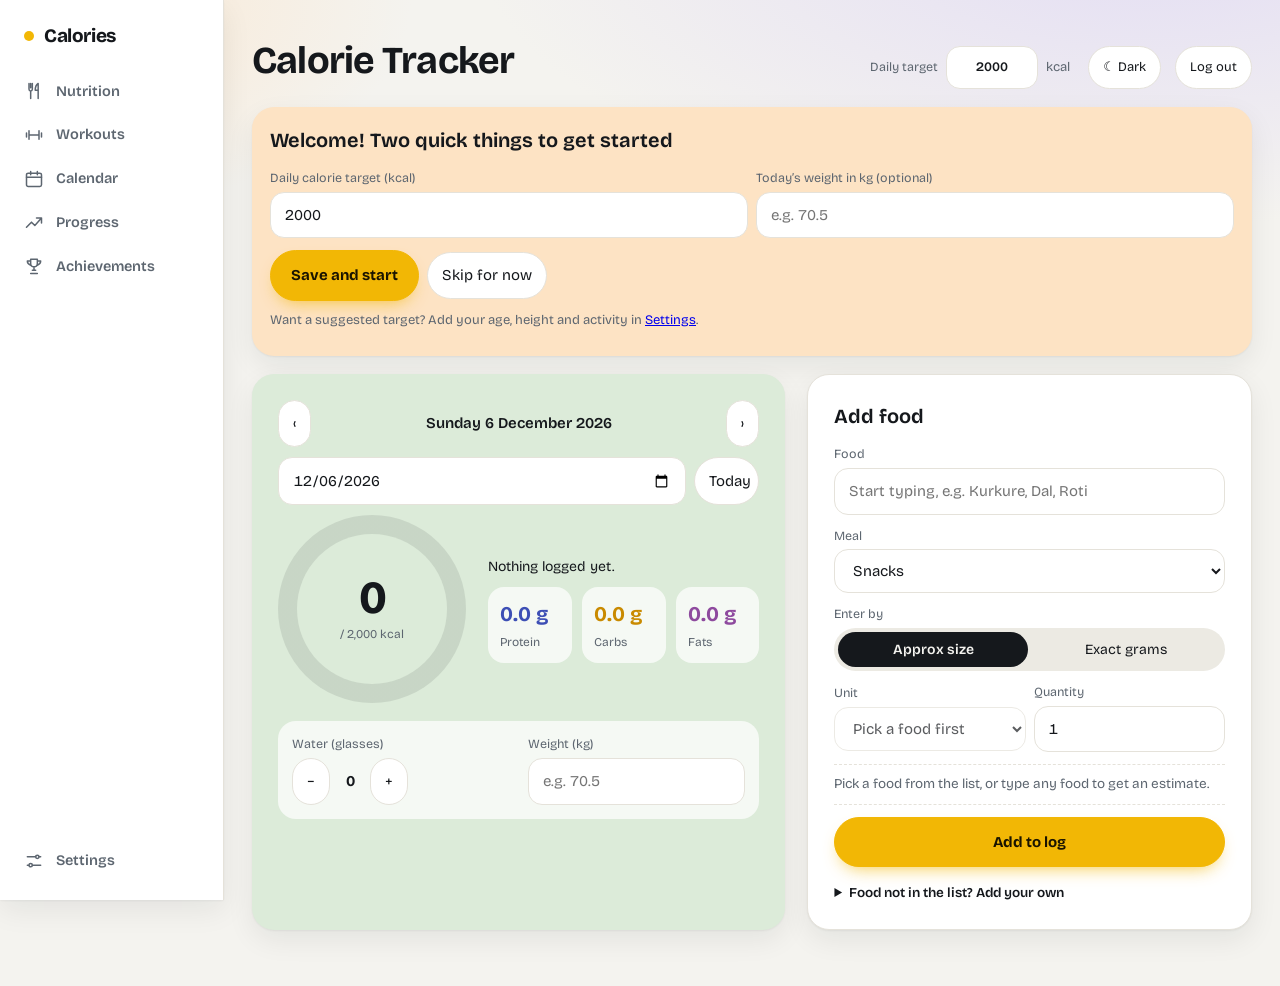
==== frontend/index.html @ 93c3e074 "Restructure into backend/ and frontend/" ====
<!DOCTYPE html>
<html lang="en"><head><meta charset="utf-8">
<meta name="viewport" content="width=device-width, initial-scale=1, viewport-fit=cover">
<title>Calorie Tracker</title>
<link rel="manifest" href="/manifest.webmanifest">
<link rel="apple-touch-icon" href="/apple-touch-icon.png">
<meta name="theme-color" content="#f5f6f7" media="(prefers-color-scheme: light)">
<meta name="theme-color" content="#12151a" media="(prefers-color-scheme: dark)">
<meta name="mobile-web-app-capable" content="yes">
<meta name="apple-mobile-web-app-capable" content="yes">
<meta name="apple-mobile-web-app-title" content="Calories">
<script>try{var t=localStorage.getItem("ct-theme");if(t)document.documentElement.dataset.theme=t}catch(e){}</script>
<link rel="preconnect" href="https://fonts.googleapis.com"><link rel="preconnect" href="https://fonts.gstatic.com" crossorigin>
<link href="https://fonts.googleapis.com/css2?family=Bricolage+Grotesque:opsz,wght@12..96,400..800&display=swap" rel="stylesheet">
<style>
:root{--bg:#f5f6f7;--pn:#e9edf0;--card:#fff;--tx:#15181c;--mu:#5d6670;--bd:#d6dbe0;--ac:#f2b705;--on:#1a1400;--bad:#cf3f2b;--k:#d99a00;--p:#3d4fb5;--c:#c98a00;--f:#8e4a9e;--wt:#1f8a70;--wa:#2a8fc7;color-scheme:light;box-sizing:border-box;padding-top:env(safe-area-inset-top,0px);padding-bottom:env(safe-area-inset-bottom,0px)}
@media (prefers-color-scheme:dark){:root:not([data-theme="light"]){color-scheme:dark;--bg:#12151a;--pn:#1a1f26;--card:#1f252d;--tx:#e9edf1;--mu:#9aa5b1;--bd:#2b323b;--ac:#f2b705;--bad:#f0705c;--k:#f2b705;--p:#8b99f5;--c:#efb83a;--f:#c58bd6;--wt:#4cc2a1;--wa:#5ab6ea}}
:root[data-theme="dark"]{color-scheme:dark;--bg:#12151a;--pn:#1a1f26;--card:#1f252d;--tx:#e9edf1;--mu:#9aa5b1;--bd:#2b323b;--ac:#f2b705;--bad:#f0705c;--k:#f2b705;--p:#8b99f5;--c:#efb83a;--f:#c58bd6;--wt:#4cc2a1;--wa:#5ab6ea}
html{scroll-padding-top:env(safe-area-inset-top,0px)}
*{box-sizing:border-box}
body{margin:0;background:var(--bg);color:var(--tx);font:15px/1.5 "Bricolage Grotesque",system-ui,-apple-system,"Segoe UI",Roboto,sans-serif;font-variant-numeric:tabular-nums}
.w{max-width:1120px;margin:0 auto;padding:20px 18px 40px}
h1{font-size:28px;font-weight:700;letter-spacing:-.02em;margin:0}h2{font-size:18px;font-weight:650;margin:0 0 14px}h3{font-size:13px;margin:0 0 6px;color:var(--mu);font-weight:500}
.top{display:flex;flex-wrap:wrap;gap:12px;justify-content:space-between;align-items:flex-end;padding-bottom:18px}
.sub{color:var(--mu);font-size:13px}
.tgt{display:flex;align-items:center;gap:8px;color:var(--mu);font-size:13px}.tgt input{width:92px;text-align:right;font-weight:600}.tgt #theme{margin-left:10px;white-space:nowrap}
input,select,button,textarea{font:inherit;color:var(--tx);background:var(--card);border:1px solid var(--bd);border-radius:6px;padding:8px 10px;min-width:0}
input,select,textarea{width:100%}input:focus,select:focus,textarea:focus,button:focus-visible{outline:2px solid var(--ac);outline-offset:1px}
textarea{border-radius:14px;resize:vertical;line-height:1.4}
button{cursor:pointer}button:hover{border-color:var(--mu)}
button.pri{background:var(--ac);border-color:var(--ac);color:var(--on);font-weight:700}
.row{display:flex;gap:8px;align-items:center;flex-wrap:wrap}.row>*{flex:1}.row>.fx{flex:0 0 auto}
label{display:block;font-size:12.5px;color:var(--mu);margin:12px 0 4px}
.seg{display:flex;border:1px solid var(--bd);border-radius:6px;overflow:hidden}.seg label{flex:1;margin:0;color:var(--tx);padding:7px;text-align:center;cursor:pointer;font-size:14px;background:var(--card)}
.seg input{display:none}.seg label:has(input:checked){background:var(--tx);color:var(--bg);font-weight:600}
.pv{margin:12px 0;padding:9px 0;border-top:1px dashed var(--bd);border-bottom:1px dashed var(--bd);font-size:13.5px;color:var(--mu);min-height:40px}
.main{display:grid;grid-template-columns:minmax(0,1.2fr) minmax(0,1fr);border-top:2px solid var(--tx)}
.today{background:var(--pn);padding:22px 22px 16px}.add{padding:22px 0 22px 28px}
.nav{display:flex;align-items:center;gap:8px}.nav #dl{flex:1;text-align:center;font-weight:600}
.dates{display:flex;gap:8px;margin:10px 0 18px}
.ringwrap{display:flex;gap:22px;align-items:center;flex-wrap:wrap}
#ring{--pct:0;width:156px;height:156px;border-radius:50%;flex:none;background:conic-gradient(var(--ac) calc(var(--pct)*1%),var(--bd) 0);display:grid;place-items:center}
#ring.bad{background:conic-gradient(var(--bad) 100%,var(--bad) 0)}
#ring .in{width:122px;height:122px;border-radius:50%;background:var(--pn);display:flex;flex-direction:column;align-items:center;justify-content:center}
#kc{font-size:36px;font-weight:750;line-height:1;letter-spacing:-.03em}#kt{font-size:12px;color:var(--mu);margin-top:4px}
.side{flex:1;min-width:190px}#st{margin-bottom:10px;font-size:14px}
.mac{display:grid;gap:7px}.mac div{display:flex;justify-content:space-between;align-items:baseline;border-bottom:1px solid var(--bd);padding-bottom:5px}.mac b{font-size:17px;order:2}.mac span{font-size:13px;color:var(--mu)}
.tr{display:flex;gap:18px;margin:18px 0 8px;padding:12px 0;border-top:1px solid var(--bd);border-bottom:1px solid var(--bd)}.tr>div{flex:1}.tr label{margin:0 0 4px}
.ent{display:flex;justify-content:space-between;gap:8px;padding:9px 0;border-top:1px solid var(--bd);font-size:14px}
.ent small{display:block;color:var(--mu);font-size:12px}.ent button{padding:2px 8px;color:var(--mu);background:transparent;border:none}
.sec{border-top:1px solid var(--bd);margin-top:30px;padding-top:22px}
.wk{display:grid;grid-template-columns:minmax(0,1fr) minmax(0,1.4fr);gap:28px;align-items:end}
.stats{display:grid;grid-template-columns:repeat(auto-fit,minmax(150px,1fr));gap:18px 20px}.stats b{display:block;font-size:24px;font-weight:700;letter-spacing:-.02em;line-height:1.15}.stats span{font-size:12.5px;color:var(--mu)}
.up{color:var(--bad)}.dn{color:var(--wt)}
.strip{display:flex;gap:8px;align-items:flex-end;height:96px}.strip i{flex:1;display:flex;flex-direction:column;justify-content:flex-end;align-items:center;gap:5px;height:100%;font-style:normal;font-size:11.5px;color:var(--mu)}.strip i.t{color:var(--tx);font-weight:700}.strip b{width:100%;border-radius:3px 3px 0 0;background:var(--ac);min-height:3px}.strip b.o{background:var(--bad)}.strip b.n{background:var(--bd)}
.tabs{display:flex;gap:18px}.tabs button{border:0;border-bottom:2px solid transparent;border-radius:0;background:transparent;padding:4px 0;color:var(--mu)}.tabs button.on{color:var(--tx);font-weight:650;border-color:var(--ac)}
.cg{display:grid;grid-template-columns:repeat(auto-fit,minmax(min(300px,100%),1fr));gap:24px;margin-top:16px}
.cw{position:relative;height:190px}
.chips{display:flex;gap:16px;flex-wrap:wrap;margin-top:14px;font-size:13px;color:var(--mu)}.chip{font-weight:600;color:var(--tx)}
.chip.ok{color:var(--wt)}.chip.bad{color:var(--bad)}
.hr{display:grid;grid-template-columns:1.2fr 1.4fr 1fr 2fr;gap:8px;padding:9px 0;border-top:1px solid var(--bd);font-size:13px;align-items:center}
.hr.h{color:var(--mu);font-size:12.5px;border:0}
details summary{cursor:pointer;color:var(--tx);font-size:13.5px;margin-top:16px;font-weight:600}
@media(max-width:780px){.main,.wk{grid-template-columns:1fr}.add{padding:22px 0 0}.today{padding:18px 14px}}
@media(max-width:560px){.hr{grid-template-columns:1fr 1fr}.hr.h{display:none}}

.wel{background:var(--pn);border:1px solid var(--bd);border-radius:10px;padding:18px;margin-bottom:18px}
button,a,label,select{touch-action:manipulation}
.bn{display:none}
@media(max-width:780px){
 input,select,textarea{font-size:16px}
 button{min-height:40px}
 .bn{display:flex;position:fixed;left:0;right:0;bottom:0;z-index:20;background:var(--card);border-top:1px solid var(--bd);padding-bottom:env(safe-area-inset-bottom,0px)}
 .bn a{flex:1;text-align:center;padding:12px 0;color:var(--mu);text-decoration:none;font-weight:600;font-size:14px}
 .bn a.on{color:var(--tx);box-shadow:inset 0 2px 0 var(--ac)}
 body{padding-bottom:64px}
 .tl{display:none!important}
 .tgt{flex-wrap:wrap}
 .ent button{min-width:40px}
 .hr{padding:11px 0}
}
</style><link rel="stylesheet" href="/ui.css"><script src="/nav.js" defer></script></head>
<body><div class="w">
<header class="top">
 <div><h1>Calorie Tracker</h1></div>
 <div class="tgt"><label for="tg" style="margin:0">Daily target</label><input id="tg" type="number" min="500" step="50"><span>kcal</span><button id="theme" type="button"></button><button id="out" type="button" style="margin-left:6px;white-space:nowrap">Log out</button></div>
</header>

<section class="wel" id="welcome" style="display:none">
 <h2>Welcome! Two quick things to get started</h2>
 <div class="row">
  <div><label for="wl-tg" style="margin-top:0">Daily calorie target (kcal)</label><input id="wl-tg" type="number" min="500" max="10000" step="50"></div>
  <div><label for="wl-wt" style="margin-top:0">Today’s weight in kg (optional)</label><input id="wl-wt" type="number" min="20" max="300" step="0.1" placeholder="e.g. 70.5"></div>
 </div>
 <div class="row" style="margin-top:12px"><button class="pri fx" id="wl-save" type="button">Save and start</button><button class="fx" id="wl-skip" type="button">Skip for now</button></div>
 <div class="sub" style="margin-top:10px">Want a suggested target? Add your age, height and activity in <a href="/account">Settings</a>.</div>
 <div class="sub" id="wl-msg" style="margin-top:8px"></div>
</section>

<main class="main">
 <section class="today">
  <div class="nav"><button class="fx" id="prev" aria-label="Previous day">‹</button><div id="dl"></div><button class="fx" id="next" aria-label="Next day">›</button></div>
  <div class="dates"><input id="dt" type="date"><button class="fx" id="today">Today</button></div>
  <div id="dmk" class="sub" style="margin:-8px 0 12px"></div>
  <div class="ringwrap">
   <div id="ring"><div class="in"><span id="kc">0</span><span id="kt"></span></div></div>
   <div class="side"><div id="st"></div>
    <div class="mac">
     <div><b id="mp" style="color:var(--p)">0 g</b><span>Protein</span></div>
     <div><b id="mc" style="color:var(--c)">0 g</b><span>Carbs</span></div>
     <div><b id="mf" style="color:var(--f)">0 g</b><span>Fats</span></div>
    </div>
   </div>
  </div>
  <div class="tr">
   <div><label>Water (glasses)</label><div class="row" style="flex-wrap:nowrap"><button class="fx" id="w-minus" aria-label="Less water">−</button><span id="w-val" style="font-weight:700;text-align:center;min-width:24px;flex:0 0 auto">0</span><button class="fx" id="w-plus" aria-label="More water">+</button></div></div>
   <div><label for="weight-log">Weight (kg)</label><input id="weight-log" type="number" step="0.1" placeholder="e.g. 70.5"></div>
  </div>
  <div id="ents"></div>
 </section>

 <section class="add">
  <h2>Add food</h2>
  <label for="food" style="margin-top:0">Food</label>
  <div style="position:relative">
   <input id="food" placeholder="Start typing, e.g. Kurkure, Dal, Roti" autocomplete="off">
   <div id="sug" style="position:absolute;top:100%;left:0;right:0;background:var(--card);border:1px solid var(--bd);border-radius:0 0 6px 6px;max-height:180px;overflow-y:auto;z-index:10;display:none;box-shadow:0 6px 16px rgba(0,0,0,.12)"></div>
  </div>
  <label for="meal">Meal</label>
  <select id="meal"><option value="Breakfast">Breakfast</option><option value="Lunch">Lunch</option><option value="Snacks" selected>Snacks</option><option value="Dinner">Dinner</option></select>
  <label>Enter by</label>
  <div class="seg"><label><input type="radio" name="m" value="size" checked><span>Approx size</span></label><label><input type="radio" name="m" value="g"><span>Exact grams</span></label></div>
  <div id="bsize" class="row"><div><label>Unit</label><select id="size"></select></div><div><label>Quantity</label><input id="qty" type="number" min="0.5" step="0.5" value="1"></div></div>
  <div id="bg" style="display:none"><label>Weight (g)</label><input id="grams" type="number" min="1" step="1" placeholder="e.g. 50"></div>
  <div class="pv" id="pv">Pick a food to see its nutrition.</div>
  <div id="lookbox" style="display:none;margin:-4px 0 10px">
   <label style="margin-top:0" for="ftype">What kind of food is it?</label>
   <select id="ftype">
    <option value="cooked">Home-cooked dish</option>
    <option value="fruit">Fruit / raw produce</option>
    <option value="packaged">Packaged / branded product</option>
    <option value="restaurant">Restaurant / street food</option>
    <option value="recipe">Homemade recipe (list ingredients)</option>
   </select>
   <div id="recbox" style="display:none">
    <label for="ing">Ingredients and quantities</label>
    <textarea id="ing" rows="4" maxlength="800" placeholder="e.g. 2 eggs, 1 tsp oil, 50 g onion, 2 slices bread"></textarea>
    <div class="sub" style="margin-top:4px">The food name above stays short (for example “Egg bhurji toast”). List what goes into it here.</div>
   </div>
   <button id="look" style="width:100%;margin-top:8px">Estimate with Gemini</button>
  </div>
  <button class="pri" id="add" style="width:100%">Add to log</button>
  <button id="cancel" style="display:none;width:100%;margin-top:8px">Cancel edit</button>
  <details><summary>Food not in the list? Add your own</summary>
   <div id="cnote" class="sub" style="display:none;margin-top:10px"></div>
   <label>Name</label><input id="cn" placeholder="e.g. Homemade laddoo">
   <div class="row"><div><label>kcal /100 g</label><input id="ck" type="number" min="0"></div><div><label>Protein /100 g</label><input id="cp" type="number" min="0"></div></div>
   <div class="row"><div><label>Carbs /100 g</label><input id="cc" type="number" min="0"></div><div><label>Fat /100 g</label><input id="cf" type="number" min="0"></div></div>
   <label>Units (name:grams, comma separated)</label><input id="cu" placeholder="piece:40   or   small bowl:100, medium bowl:150">
   <button id="cadd" style="width:100%;margin-top:10px">Save food</button>
   <div class="sub" style="margin-top:12px">Built-in values are approximate per-100 g figures. Foods estimated by Gemini are marked “est.”.</div>
  </details>
 </section>
</main>

</div>

<script>
const FOODS=[
["Roti / chapati",297,9.8,46,7.5,"piece",30,30,30],
["Plain rice (cooked)",130,2.7,28,.3,"bowl",120,180,260],
["Dal (cooked)",105,6.5,14,2.5,"bowl",100,150,220],["Rajma (cooked)",125,6.5,18,2.5,"bowl",100,150,220],
["Chole (cooked)",164,8,24,4.5,"bowl",100,150,220],["Mixed veg sabzi",90,2.5,10,4.5,"bowl",80,130,200],
["Paneer",265,18,3.5,20,"serving",50,80,120],["Paneer curry",180,8,6,14,"bowl",100,150,220],
["Aloo paratha",260,6,36,10,"piece",60,90,120],["Idli",130,4,27,.5,"piece",30,40,50],
["Dosa (plain)",168,3.9,29,3.7,"piece",60,90,120],["Poha",130,2.5,25,2.5,"plate",120,180,250],
["Upma",130,3,20,4,"plate",120,180,250],["Maggi (cooked)",140,3,19,5.5,"plate",150,250,350],
["Samosa",262,3.5,24,17,"piece",50,80,100],["Bread (white)",265,9,49,3.2,"slice",25,30,35],
["Milk (full cream)",62,3.2,4.8,3.3,"glass",150,200,250],["Curd / dahi",60,3.5,4.7,3.3,"bowl",80,120,200],
["Banana",89,1.1,23,.3,"piece",80,110,140],["Apple",52,.3,14,.2,"piece",130,180,230],
["Oats (dry)",389,16.9,66,6.9,"serving",30,40,50],["Peanut butter",588,25,20,50,"spoon",10,16,25],
["Almonds",579,21,22,50,"handful",10,20,30],["Kurkure",535,6,58,31,"pack",25,40,90],
["Cadbury Gems",490,4.5,75,19,"pack",10,20,40],["Dairy Milk chocolate",534,7.3,57,30,"bar",13,25,50],
["Potato chips",540,6.5,53,34,"pack",28,52,100],["Biscuits (Parle-G type)",450,7,76,12.5,"serving",20,40,60],
["Cream biscuit (Oreo type)",480,4.5,70,20,"biscuit",11,11,11],["Toffee / candy",400,1,85,6,"toffee",4,4,4],
["Pizza",266,11,33,10,"slice",80,110,140],["French fries",312,3.4,41,15,"serving",70,110,150],
["Cold drink (cola)",42,0,10.6,0,"glass",200,300,500],["Tea with milk and sugar",40,1,6,1.5,"cup",100,150,200],
["Ghee",900,0,0,100,"spoon",5,10,15],["Salad",20,1,4,.2,"bowl",50,100,150],
["Gulab jamun",300,4,50,10,"piece",30,45,60],["Ice cream",207,3.5,24,11,"scoop",50,70,100]];

if(location.hash==="#calendar")location.replace("/calendar");
if(location.hash==="#trends")location.replace("/progress");
const $=id=>document.getElementById(id);
const esc=s=>String(s).replace(/[&<>"]/g,c=>({"&":"&amp;","<":"&lt;",">":"&gt;",'"':"&quot;"}[c]));
const iso=d=>d.toLocaleDateString("en-CA");
const R=n=>Math.round(n).toLocaleString("en-IN");
const qd=new URLSearchParams(location.search).get("d");let today=iso(new Date()),cur=/^\d{4}-\d{2}-\d{2}$/.test(qd||"")?qd:today,range=7,mode="size",ch=[],sugIdx=-1,editIdx=null,editDay=null;
const API="";
const toLogin=()=>{location.href="/login"};
const MK={rest:"Rest day",sick:"Sick",rain:"Rain",exam:"Exam",travel:"Travel",busy:"Busy",other:"Other"};

// Counted items get one unit (qty = how many); bowls/plates/glasses/packs get small/medium/large; spoons get tsp/tbsp.
const COUNT=new Set(["piece","slice","egg","scoop","cup","biscuit","toffee"]);
const SZ=["small ","medium ","large "];
const OV={"Ghee":[["tsp",5],["tbsp",14]],"Peanut butter":[["tsp",5],["tbsp",16]],"Almonds":[["almond",1.2],["handful",20]],"Biscuits (Parle-G type)":[["biscuit",5]]};
const mkUnits=(n,u,g)=>OV[n]?OV[n].map(([a,b])=>({n:a,g:b})):COUNT.has(u)?[{n:u,g:g[1]}]:g.map((v,i)=>({n:SZ[i]+u,g:v}));
const all=()=>FOODS.map(a=>({n:a[0],k:a[1],p:a[2],c:a[3],f:a[4],units:mkUnits(a[0],a[5],[a[6],a[7],a[8]])})).concat(S.custom.map(x=>x.units?x:{...x,units:mkUnits(x.n,x.u||"serving",x.g||[60,100,160])}));
const find=n=>all().find(x=>x.n.toLowerCase()===String(n).trim().toLowerCase());
// A day counts as over target only above target + 5%
const MARGIN=1.05,isOver=(k,t)=>k>t*MARGIN;
const isRec=d=>!!d&&((d.e&&d.e.length>0)||d.w>0||d.wt!=null);
const tot=e=>e.reduce((a,x)=>({k:a.k+x.k,p:a.p+x.p,c:a.c+x.c,f:a.f+x.f}),{k:0,p:0,c:0,f:0});

function sizes(){
 const x=find($("food").value),sel=$("size");
 if(!x){sel.innerHTML='<option value="0">Pick a food first</option>';sel.disabled=true;sizes.f="";return}
 const us=x.units,same=sizes.f===x.n,keep=same?sel.value:(us.length===3&&us[0].n.startsWith("small")?"1":"0");
 sel.disabled=false;
 sel.innerHTML=us.map((o,i)=>'<option value="'+i+'">'+esc(o.n)+" ("+o.g+" g)</option>").join("");
 sel.value=keep;sizes.f=x.n;
}
function calc(){
 const x=find($("food").value);if(!x)return null;let g,lab;
 if(mode==="size"){const un=x.units[+$("size").value]||x.units[0],q=+$("qty").value||1;g=un.g*q;lab=q+" × "+un.n}
 else{g=+$("grams").value;lab=g+" g"}
 if(!(g>0))return null;const m=g/100;
 return{n:x.n,l:lab+(x.est?" · est."+(x.kind?" "+KL[x.kind]:""):""),g:Math.round(g),k:x.k*m,p:x.p*m,c:x.c*m,f:x.f*m, m:$("meal").value};
}
function preview(){
 const r=calc();
 $("pv").textContent=r?"≈ "+r.g+" g · "+R(r.k)+" kcal · P "+r.p.toFixed(1)+" g · C "+r.c.toFixed(1)+" g · F "+r.f.toFixed(1)+" g":(find($("food").value)?"Enter a quantity to see nutrition.":($("food").value.trim()?"Not in the list. Gemini can estimate it for you.":"Pick a food from the list, or type any food to get an estimate."));
 const unk=!find($("food").value)&&$("food").value.trim();$("lookbox").style.display=unk?"block":"none";
}

function render(){
 if(editIdx!==null&&editDay!==cur)endEdit();
 const d=S.log[cur]||{t:S.target,e:[],w:0,wt:null};
 const t=tot(d.e),tg=d.t,over=isOver(t.k,tg);
 $("dl").textContent=new Date(cur+"T00:00").toLocaleDateString("en-GB",{weekday:"long",day:"numeric",month:"long",year:"numeric"});
 $("dt").value=cur;$("tg").value=S.target;showWelcome();
 const mk=(S.marks||{})[cur];$("dmk").textContent=mk?"Marked: "+(MK[mk.t]||"Other")+(mk.n?" · "+mk.n:""):"";
 $("kc").textContent=R(t.k);$("kt").textContent="/ "+R(tg)+" kcal";
 $("ring").style.setProperty("--pct",Math.min(100,t.k/tg*100));$("ring").classList.toggle("bad",over);
 $("st").textContent=!d.e.length?"Nothing logged yet.":over?"Over target by "+R(t.k-tg)+" kcal":t.k>tg?"Over by "+R(t.k-tg)+" kcal, within the 5% margin":R(tg-t.k)+" kcal left, within target";
 $("st").style.color=over?"var(--bad)":"";
 $("mp").textContent=t.p.toFixed(1)+" g";$("mc").textContent=t.c.toFixed(1)+" g";$("mf").textContent=t.f.toFixed(1)+" g";
 
 $("w-val").textContent = d.w || 0;
 $("weight-log").value = d.wt || "";

 const meals = {"Breakfast": [], "Lunch": [], "Snacks": [], "Dinner": []};
 d.e.forEach((x, i) => { 
     const mType = x.m || "Snacks";
     if(!meals[mType]) meals[mType] = [];
     meals[mType].push({x, i});
 });
 
 $("ents").innerHTML = Object.keys(meals).map(m => {
   if(!meals[m].length) return "";
   return `<h3 style="margin-top:14px; margin-bottom:4px">${m}</h3>` + meals[m].map(({x, i}) => 
     `<div class="ent">
       <div>${esc(x.n)}<small>${esc(x.l)} · ${x.g} g · P ${x.p.toFixed(1)} C ${x.c.toFixed(1)} F ${x.f.toFixed(1)}</small></div>
       <div style="white-space:nowrap">${R(x.k)} kcal 
         <button onclick="edit(${i})" aria-label="Edit" style="margin-left:4px;cursor:pointer">✎</button>
         <button onclick="del(${i})" aria-label="Remove" style="cursor:pointer">✕</button>
       </div>
     </div>`
   ).join("");
 }).join("");

 
}

function showWelcome(){
 const on=!S.setup&&!Object.keys(S.log).length,el=$("welcome");
 if(on&&el.style.display!=="block"){$("wl-tg").value=S.target;$("wl-wt").value="";$("wl-msg").textContent=""}
 el.style.display=on?"block":"none";
}
function endEdit(){editIdx=null;editDay=null;$("add").textContent="Add to log";$("cancel").style.display="none"}
window.edit = function(i) {
  const item = S.log[cur].e[i];
  editIdx = i; editDay = cur;
  $("food").value = item.n;
  $("meal").value = item.m || "Snacks";
  mode = "g";
  document.querySelector('input[name="m"][value="g"]').checked = true;
  $("bsize").style.display = "none"; $("bg").style.display = "block";
  $("grams").value = item.g;
  sizes(); preview();
  $("add").textContent = "Save changes"; $("cancel").style.display = "block";
  $("food").focus();
};
$("cancel").onclick = () => { endEdit(); $("food").value=""; $("grams").value=""; sizes(); preview(); };

function del(i){
  const d=S.log[cur]; d.e.splice(i,1);
  if(!d.e.length && !d.w && d.wt==null) delete S.log[cur];
  if(editIdx!==null&&editDay===cur)endEdit();
  save(); render();
}
function shift(n){const d=new Date(cur+"T00:00");d.setDate(d.getDate()+n);cur=iso(d);render()}

$("food").addEventListener("input", function() {
  const val = this.value.trim().toLowerCase();
  const sug = $("sug");
  sug.innerHTML = ""; sugIdx = -1;
  
  if (!val) {
    sug.style.display = "none";
  } else {
    const matches = all().filter(x => x.n.toLowerCase().includes(val));
    if (matches.length > 0) {
      sug.style.display = "block";
      matches.forEach(m => {
        const div = document.createElement("div");
        div.textContent = m.n + (m.est ? "  · est." : "");
        div.style.cssText = "padding:12px 10px; cursor:pointer; border-bottom:1px solid var(--bd); font-size:14px;";
        div.onmouseover = () => div.style.background = "var(--bg)";
        div.onmouseout = () => div.style.background = "";
        div.onclick = () => {
          $("food").value = m.n;
          sug.style.display = "none";
          sizes(); preview();
        };
        sug.appendChild(div);
      });
    } else {
      sug.style.display = "none";
    }
  }
  sizes(); preview();
});

function hlSug(){[...$("sug").children].forEach((d,i)=>{d.style.background=i===sugIdx?"var(--bg)":"";if(i===sugIdx)d.scrollIntoView({block:"nearest"})})}
$("food").addEventListener("keydown",e=>{
  const sug=$("sug"),n=sug.children.length,open=sug.style.display==="block"&&n>0;
  if(e.key==="ArrowDown"&&open){e.preventDefault();sugIdx=(sugIdx+1)%n;hlSug()}
  else if(e.key==="ArrowUp"&&open){e.preventDefault();sugIdx=(sugIdx-1+n)%n;hlSug()}
  else if(e.key==="Enter"&&open&&sugIdx>=0){e.preventDefault();sug.children[sugIdx].click()}
  else if(e.key==="Escape"){sug.style.display="none";sugIdx=-1}
});
document.addEventListener("click", e => {
  if (e.target !== $("food")) {
      const sug = $("sug");
      if (sug) sug.style.display = "none";
  }
});
["size","qty","grams"].forEach(id=>$(id).addEventListener("input",preview));
document.querySelectorAll('input[name="m"]').forEach(r=>r.addEventListener("change",e=>{mode=e.target.value;$("bsize").style.display=mode==="size"?"flex":"none";$("bg").style.display=mode==="g"?"block":"none";preview()}));

const KL={cooked:"home-cooked",fruit:"fruit",packaged:"packaged",restaurant:"restaurant",recipe:"homemade"};
const KD={cooked:"typical home-cooked version",
 fruit:"fresh fruit or raw produce, edible portion only (no peel, seeds or skin). For units use sizes of one piece (small, medium, large) or, for cut fruit, 'cup, chopped'",
 packaged:"packaged or branded product as sold in India (use the values on its nutrition label)",
 restaurant:"typical restaurant or street-food version (usually more oil, butter and sugar)",
 recipe:"homemade dish made from the ingredient list provided. Estimate the finished cooked dish per 100 g (account for cooking oil and water loss), and give units for a typical serving"};
let pendingEst=null;
$("ftype").onchange=()=>{$("recbox").style.display=$("ftype").value==="recipe"?"block":"none"};
function parseUnits(str){
 const us=String(str||"").split(",").map(t=>t.trim()).filter(Boolean).map(t=>{const m=t.match(/^(.*?)[:\s]\s*([\d.]+)\s*g?$/);return m?{n:(m[1].trim()||"serving").slice(0,20),g:+m[2]}:(/^[\d.]+$/.test(t)?{n:"serving",g:+t}:null)});
 return us.length&&us.every(Boolean)?us.slice(0,4):null;
}
function chk(k,p,c,f){
 if(![k,p,c,f].every(Number.isFinite)||k<0||p<0||c<0||f<0)return{err:"Calories and macros must be numbers, zero or more."};
 if(k>900)return{err:"More than 900 kcal per 100 g isn't possible."};
 if(p>100||c>100||f>100||p+c+f>105)return{err:"Protein, carbs and fat can't add up to more than 100 g per 100 g."};
 const im=4*p+4*c+9*f;
 return{warn:k>20&&Math.abs(im-k)>Math.max(40,.25*k)?"the calories ("+Math.round(k)+") don't match the macros (about "+Math.round(im)+" kcal).":null};
}
function chkUnits(us,k){
 if(!us||!us.length||us.length>4)return"Add 1 to 4 units.";
 for(const u of us){
  if(!(u.g>=0.5&&u.g<=1500))return u.n+": weight should be 0.5 to 1500 g.";
  if(k*u.g/100>1500)return u.n+" would be over 1500 kcal, which looks wrong.";
 }
 return"";
}
// Gemini is only ever called through the backend, so the API key never reaches the browser.
async function lookup(){
 const name=$("food").value.trim();if(!name)return false;
 const kind=$("ftype").value,ing=$("ing").value.trim();
 if(kind==="recipe"&&!ing){$("pv").textContent="List the ingredients with quantities in the box above, then try again.";$("ing").focus();return false}
 $("pv").textContent="Asking Gemini to estimate “"+name+"”…";$("look").disabled=true;
 const promptText='Estimate nutrition for this food: "'+name+'". Type: '+KD[kind]+'.'
  +(kind==="recipe"?' Ingredients and quantities: '+ing+'.':'')
  +' Reply with ONLY a JSON object in this shape: {"kcal":0,"protein":0,"carbs":0,"fat":0,"units":[{"name":"piece","grams":0}]}. kcal, protein, carbs and fat are per 100 g (macros in grams). units lists 1 to 3 natural ways people measure this food, with the grams in one of each. For items eaten by number (biscuit, toffee, piece, slice, egg) give ONE entry. For foods served in bowls, plates, glasses or packs give three entries named like "small bowl", "medium bowl", "large bowl". For things measured by spoon give "tsp" and "tbsp".';
 let why="the estimate failed.";
 try{
  for(let t=0;t<2;t++){
   const r=await fetch(API+"/api/estimate",{method:"POST",headers:{"Content-Type":"application/json"},body:JSON.stringify({prompt:promptText})});
   if(r.status===503){why="the backend has no Gemini key. Set GEMINI_API_KEY and restart it.";break}
   if(!r.ok){let d="";try{d=(await r.json()).detail}catch(e){}why="the estimate service returned an error"+(d?" ("+d+")":"")+".";continue}
   let j;try{j=JSON.parse((await r.json()).candidates[0].content.parts.map(p=>p.text||"").join(""))}catch(e){why="Gemini's reply wasn't readable.";continue}
   const k=+j.kcal,p=+j.protein,c=+j.carbs,f=+j.fat;
   const us=(Array.isArray(j.units)?j.units:[]).map(o=>({n:String(o.name||"").trim().slice(0,20),g:+o.grams})).filter(o=>o.n);
   if(us.length&&us.every(u=>/^(small|medium|large)/.test(u.n)))us.sort((a,b)=>a.g-b.g);
   const a=chk(k,p,c,f),bad=a.err||(a.warn&&"the "+a.warn)||chkUnits(us,k)||(k>0?"":"no calories were returned.");
   if(bad){why=bad;continue}
   $("cn").value=name;$("ck").value=Math.round(k);$("cp").value=+p.toFixed(1);$("cc").value=+c.toFixed(1);$("cf").value=+f.toFixed(1);
   $("cu").value=us.map(u=>u.n+":"+u.g).join(", ");
   pendingEst=kind;$("ing").value="";
   const d=document.querySelector("details");d.open=true;
   $("cnote").style.display="block";$("cnote").textContent="Estimated by Gemini as a "+KL[kind]+" food. These numbers are approximate. Check them, fix anything that looks off, then press Save food.";
   $("pv").textContent="Estimate ready. Review it under “Add your own”, save it, then add it to your log.";
   $("look").disabled=false;d.scrollIntoView({block:"nearest"});return false;
  }
 }catch(e){why="couldn't reach the backend."}
 $("pv").textContent="Couldn't get a reliable estimate: "+why+" You can add the food yourself under “Add your own”.";
 $("look").disabled=false;return false;
}

$("look").onclick=lookup;
$("add").onclick=async()=>{
 if($("food").value.trim()&&!find($("food").value)&&!(await lookup()))return;
 const r=calc();if(!r){$("pv").textContent="Choose a food from the list and enter a size or weight first.";return}
 if(!S.log[cur])S.log[cur]={t:S.target,e:[],w:0,wt:null};
 if(editIdx!==null&&editDay===cur&&S.log[cur].e[editIdx])S.log[cur].e[editIdx]=r;else S.log[cur].e.push(r);
 endEdit();save();render();$("grams").value="";$("food").value="";sizes();preview();$("food").focus();
};
$("cadd").onclick=()=>{
 const n=$("cn").value.trim(),v=id=>$(id).value===""?NaN:+$(id).value;
 const k=v("ck"),p=+$("cp").value||0,c=+$("cc").value||0,f=+$("cf").value||0,us=parseUnits($("cu").value||"serving:100");
 if(!n||!Number.isFinite(k)){$("pv").textContent="Give the new food a name and at least its kcal per 100 g.";return}
 const a=chk(k,p,c,f);if(a.err){$("pv").textContent=a.err;return}
 const ue=chkUnits(us,k);if(ue){$("pv").textContent=ue+" Use the format name:grams, for example piece:40.";return}
 S.custom=S.custom.filter(x=>x.n.toLowerCase()!==n.toLowerCase());
 S.custom.push(Object.assign({n,k,p,c,f,units:us},pendingEst?{est:true,kind:pendingEst}:{}));
 pendingEst=null;$("cnote").style.display="none";
 save();$("food").value=n;sizes();preview();["cn","ck","cp","cc","cf","cu"].forEach(id=>$(id).value="");
 if(a.warn)$("pv").textContent="Saved, but "+a.warn+" Double-check the values.";
};
$("tg").onchange=()=>{const v=+$("tg").value;if(v>0){S.target=v;if(S.log[cur])S.log[cur].t=v;save();render()}};
$("wl-save").onclick=()=>{
 const t=+$("wl-tg").value,w=parseFloat($("wl-wt").value);
 if(!(t>=500&&t<=10000)){$("wl-msg").textContent="Enter a daily target between 500 and 10,000 kcal.";return}
 S.target=t;S.setup=true;
 if(w>=20&&w<=300){const k=iso(new Date());S.log[k]={t:t,e:[],w:0,wt:w}}
 save();render();
};
$("wl-skip").onclick=()=>{S.setup=true;save();render()};
$("prev").onclick=()=>shift(-1);$("next").onclick=()=>shift(1);
$("today").onclick=()=>{cur=iso(new Date());render()};
$("dt").onchange=e=>{if(e.target.value){cur=e.target.value;render()}};

$("w-plus").onclick = () => { if(!S.log[cur]) S.log[cur] = {t:S.target,e:[],w:0,wt:null}; S.log[cur].w = (S.log[cur].w || 0) + 1; save(); render(); };
$("w-minus").onclick = () => { if(S.log[cur] && S.log[cur].w > 0) { S.log[cur].w--; prune(cur); save(); render(); } };
const prune=k=>{const d=S.log[k];if(d&&!d.e.length&&!d.w&&d.wt==null)delete S.log[k]};
$("weight-log").onchange = (e) => {
  const raw=e.target.value.trim(),v=parseFloat(raw);
  if(raw&&!(v>=20&&v<=300)){render();return}   // ignore impossible weights, restore the old value
  if(!raw&&!S.log[cur])return;
  if(!S.log[cur])S.log[cur]={t:S.target,e:[],w:0,wt:null};
  S.log[cur].wt=raw?v:null;prune(cur);save();render();
};

if(window.matchMedia)matchMedia("(prefers-color-scheme: dark)").addEventListener("change",()=>{paintTheme();render()});



let S={log:{},custom:[],target:2000};

const effTheme=()=>document.documentElement.dataset.theme||(matchMedia("(prefers-color-scheme: dark)").matches?"dark":"light");
function paintTheme(){const d=effTheme()==="dark";$("theme").textContent=d?"☀ Light":"☾ Dark";$("theme").setAttribute("aria-label","Switch to "+(d?"light":"dark")+" theme")}
$("theme").onclick=()=>{const n=effTheme()==="dark"?"light":"dark";document.documentElement.dataset.theme=n;try{localStorage.setItem("ct-theme",n)}catch(e){}paintTheme();render()};
paintTheme();
try{localStorage.removeItem("gemini_key")}catch(e){}
const saveLocal=()=>{try{localStorage.setItem("ct1",JSON.stringify(S))}catch(e){}};
const save=()=>{
  S.updated=Date.now();
  saveLocal();
  fetch(API+"/api/data", {
    method: "POST",
    headers: { "Content-Type": "application/json" },
    body: JSON.stringify(S)
  }).then(r=>{if(r.status===401)toLogin()}).catch(e => console.log("Backend offline, saved locally"));
};

function initUI() { sizes();preview();render(); }
const DEFAULTS={log:{},custom:[],target:2000,updated:0,setup:false,profile:{},marks:{},goals:{}};
let localCopy=null;
try{localCopy=JSON.parse(localStorage.getItem("ct1")||"null")}catch(e){}

$("out").onclick=async()=>{try{await fetch(API+"/api/logout",{method:"POST"})}catch(e){}try{localStorage.removeItem("ct1");localStorage.removeItem("wk1");localStorage.removeItem("ct-uid")}catch(e){}toLogin()};
fetch(API+"/api/data")
  .then(res => {if(res.status===401){toLogin();throw "auth"}return res.json()})
  .then(data => {
    // Keep whichever copy is newer, so offline edits are never overwritten
    const useLocal = localCopy && (localCopy.updated||0) > (data.updated||0);
    S = Object.assign({}, DEFAULTS, useLocal ? localCopy : data);
    if(useLocal) save();
    initUI();
  })
  .catch(e => {
    if(e==="auth")return;
    console.log("Backend offline, using local storage");
    S = Object.assign({}, DEFAULTS, localCopy||{});
    initUI();
  });

// Roll over to the new day if the tab stays open past midnight
setInterval(()=>{const n=iso(new Date());if(n!==today){if(cur===today)cur=n;today=n;render()}},60000);

</script></body></html>
---- ui.css ----
/* Shared look: soft pastel tiles, round cards, pill controls. Loaded after each page's own <style>. */
:root{--r:22px;--bg:#f4f3ef;--pn:#eceae3;--bd:#e5e2da;--mint:#dcebd9;--peach:#fde3c4;--lav:#e3ddf4;--sky:#d9ebf5;--sh:0 1px 2px rgba(20,24,28,.05),0 10px 28px rgba(20,24,28,.07)}
@media (prefers-color-scheme:dark){:root:not([data-theme="light"]){--bg:#101317;--pn:#171b21;--card:#1b2027;--bd:#2a3039;--mint:#1f3029;--peach:#372f20;--lav:#2a2940;--sky:#1e3240;--sh:0 10px 28px rgba(0,0,0,.35)}}
:root[data-theme="dark"]{--bg:#101317;--pn:#171b21;--card:#1b2027;--bd:#2a3039;--mint:#1f3029;--peach:#372f20;--lav:#2a2940;--sky:#1e3240;--sh:0 10px 28px rgba(0,0,0,.35)}
body{background:radial-gradient(1100px 480px at 90% -8%,var(--lav),transparent 62%),radial-gradient(900px 420px at -10% 0%,var(--peach),transparent 60%),var(--bg);background-attachment:fixed}
.w{max-width:1240px;padding:clamp(14px,3vw,32px) clamp(14px,3vw,28px) 56px}
h1{font-size:clamp(26px,4vw,38px)}h2{font-size:clamp(17px,2.2vw,20px)}
.top a.tl,.top .tl{display:inline-block;padding:6px 14px;border-radius:999px;background:var(--card);border:1px solid var(--bd);text-decoration:none;margin:8px 8px 0 0!important}
/* surfaces */
.card,.wel,.today,.add,.cg>div,.c{border-radius:var(--r);box-shadow:var(--sh)}
.main{border:0;gap:clamp(14px,2vw,22px)}
.today{background:var(--mint);padding:clamp(16px,2.4vw,26px)}
.add{background:var(--card);border:1px solid var(--bd);padding:clamp(16px,2.4vw,26px)}
.wel{background:var(--peach);border:0}
.sec{border-top:0;margin-top:clamp(24px,4vw,40px);padding-top:0}
.cg>div{background:var(--card);border:1px solid var(--bd);padding:16px}
.stats>div{border-radius:18px;padding:14px 16px;background:var(--pn)}
.stats>div:nth-child(4n+1){background:var(--mint)}.stats>div:nth-child(4n+2){background:var(--peach)}.stats>div:nth-child(4n+3){background:var(--lav)}.stats>div:nth-child(4n+4){background:var(--sky)}
.hi,.ex{border-radius:18px}.hi.on{box-shadow:inset 4px 0 0 var(--ac)}
/* controls */
input,select,button,.btn{border-radius:14px;border-color:var(--bd);padding:11px 14px}
input:focus,select:focus{border-color:var(--ac);outline:3px solid color-mix(in srgb,var(--ac) 35%,transparent);outline-offset:0}
button,.btn{border-radius:999px}.sn,.x{border-radius:12px}.ent button{background:transparent}
button.pri{padding:13px 20px;box-shadow:0 8px 18px -8px color-mix(in srgb,var(--ac) 80%,transparent)}
.seg{border:0;border-radius:999px;background:var(--pn);padding:4px;gap:4px}.seg label{border-radius:999px;background:transparent}
.tabs button.on{border-color:var(--ac)}
/* today hero */
#ring{width:clamp(136px,20vw,188px);height:clamp(136px,20vw,188px);background:conic-gradient(var(--ac) calc(var(--pct)*1%),color-mix(in srgb,var(--tx) 10%,transparent) 0)}
#ring.bad{background:conic-gradient(var(--bad) 100%,var(--bad) 0)}
#ring .in{width:80%;height:80%;background:var(--mint)}
#kc{font-size:clamp(32px,4.8vw,46px)}
.mac{grid-template-columns:repeat(3,1fr);gap:10px}
.mac div{flex-direction:column;align-items:flex-start;gap:2px;border:0;border-radius:16px;padding:12px;background:color-mix(in srgb,var(--card) 72%,transparent)}
.mac b{order:0;font-size:clamp(17px,2.2vw,21px)}.mac span{order:1;font-size:12px}
.tr{border:0;border-radius:18px;padding:14px;background:color-mix(in srgb,var(--card) 72%,transparent)}
.ent{border:0;border-radius:16px;padding:12px 14px;margin-top:8px;background:color-mix(in srgb,var(--card) 72%,transparent)}
.cw{height:clamp(170px,26vw,230px)}
/* login */
.c{border:1px solid var(--bd);padding:clamp(22px,5vw,32px)}
/* layout by screen size */
@media(min-width:781px) and (max-width:1040px){.main{grid-template-columns:1fr}}
@media(min-width:1500px){.w{max-width:1400px}}
@media(max-width:780px){
 .today{padding:18px 16px}.add{padding:18px 16px}
 html body{padding-bottom:calc(92px + env(safe-area-inset-bottom,0px))}
 body .nv-bar{left:12px;right:12px;bottom:calc(10px + env(safe-area-inset-bottom,0px));border:1px solid var(--bd);border-radius:26px;padding:4px;gap:2px;box-shadow:var(--sh);background:color-mix(in srgb,var(--card) 90%,transparent);backdrop-filter:blur(14px);-webkit-backdrop-filter:blur(14px)}
 body .nv-bar a{border-radius:22px;padding:7px 0 6px}
 body .nv-bar a.on{background:var(--ac);color:var(--on);box-shadow:none}
 .mac div{padding:10px}
}

/* sidebar (desktop) */
@media(min-width:781px){body .nv-side a{border-radius:14px}body .nv-side{box-shadow:var(--sh)}}
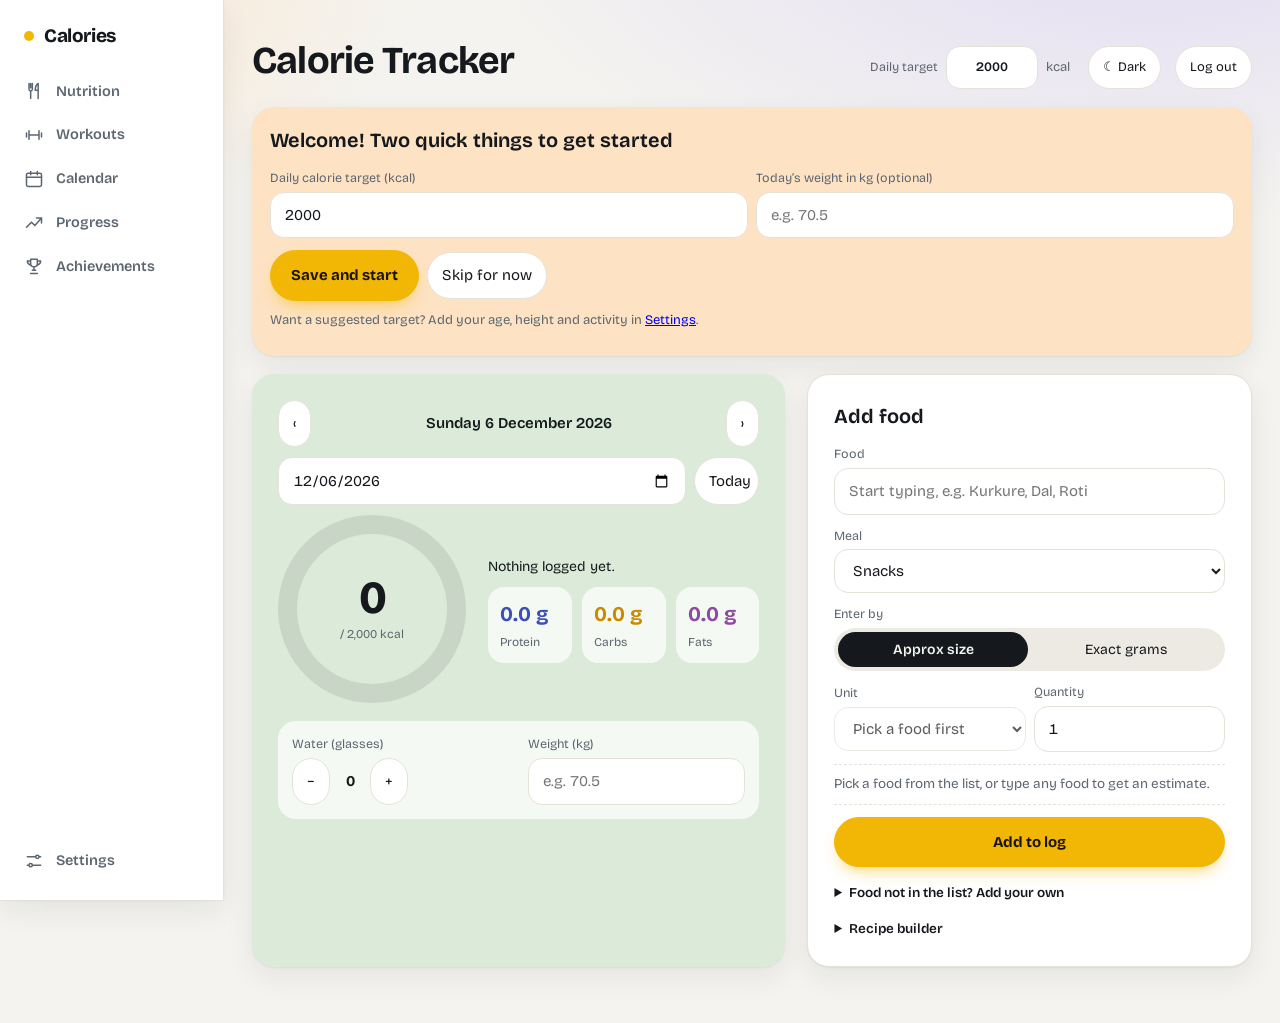
==== commit 514b78a7: "recipes prototype" ====
--- a/frontend/index.html
+++ b/frontend/index.html
@@ -48,6 +48,7 @@
 .tr{display:flex;gap:18px;margin:18px 0 8px;padding:12px 0;border-top:1px solid var(--bd);border-bottom:1px solid var(--bd)}.tr>div{flex:1}.tr label{margin:0 0 4px}
 .ent{display:flex;justify-content:space-between;gap:8px;padding:9px 0;border-top:1px solid var(--bd);font-size:14px}
 .ent small{display:block;color:var(--mu);font-size:12px}.ent button{padding:2px 8px;color:var(--mu);background:transparent;border:none}
+.ing{margin-top:6px;padding-left:10px;border-left:2px solid var(--bd)}.ing .il{display:flex;justify-content:space-between;gap:10px;font-size:12.5px;color:var(--mu);padding:1px 0}
 .sec{border-top:1px solid var(--bd);margin-top:30px;padding-top:22px}
 .wk{display:grid;grid-template-columns:minmax(0,1fr) minmax(0,1.4fr);gap:28px;align-items:end}
 .stats{display:grid;grid-template-columns:repeat(auto-fit,minmax(150px,1fr));gap:18px 20px}.stats b{display:block;font-size:24px;font-weight:700;letter-spacing:-.02em;line-height:1.15}.stats span{font-size:12.5px;color:var(--mu)}
@@ -151,7 +152,7 @@
   </div>
   <button class="pri" id="add" style="width:100%">Add to log</button>
   <button id="cancel" style="display:none;width:100%;margin-top:8px">Cancel edit</button>
-  <details><summary>Food not in the list? Add your own</summary>
+  <details id="cdet"><summary>Food not in the list? Add your own</summary>
    <div id="cnote" class="sub" style="display:none;margin-top:10px"></div>
    <label>Name</label><input id="cn" placeholder="e.g. Homemade laddoo">
    <div class="row"><div><label>kcal /100 g</label><input id="ck" type="number" min="0"></div><div><label>Protein /100 g</label><input id="cp" type="number" min="0"></div></div>
@@ -160,67 +161,125 @@
    <button id="cadd" style="width:100%;margin-top:10px">Save food</button>
    <div class="sub" style="margin-top:12px">Built-in values are approximate per-100 g figures. Foods estimated by Gemini are marked “est.”.</div>
   </details>
+  <details id="rbdet"><summary>Recipe builder</summary>
+   <div class="sub" style="margin-top:10px">Use raw weights. Calories per portion are the raw ingredient total divided by the number of portions, never the cooked weight.</div>
+   <label for="rb-name">Recipe name</label><input id="rb-name" maxlength="120" placeholder="e.g. My special gravy">
+   <label for="rb-por">Number of portions</label><input id="rb-por" type="number" min="0.5" max="100" step="0.5" value="1">
+   <label for="rb-food">Add an ingredient</label>
+   <div style="position:relative">
+    <input id="rb-food" placeholder="e.g. Tomato, Cooking oil, Soya chunks" autocomplete="off">
+    <div id="rb-sug" style="position:absolute;top:100%;left:0;right:0;background:var(--card);border:1px solid var(--bd);border-radius:0 0 6px 6px;max-height:180px;overflow-y:auto;z-index:10;display:none;box-shadow:0 6px 16px rgba(0,0,0,.12)"></div>
+   </div>
+   <div class="row"><div><label for="rb-unit">Unit</label><select id="rb-unit"><option value="g">grams</option></select></div><div><label for="rb-qty">Quantity</label><input id="rb-qty" type="number" min="0" step="any" inputmode="decimal"></div></div>
+   <button id="rb-add" type="button" style="width:100%;margin-top:8px">Add ingredient</button>
+   <div id="rb-rows" style="margin-top:8px"></div>
+   <div class="pv" id="rb-tot">No ingredients yet.</div>
+   <button class="pri" id="rb-save" type="button" style="width:100%">Save recipe</button>
+   <button id="rb-cancel" type="button" style="display:none;width:100%;margin-top:8px">Cancel edit</button>
+   <div class="sub" id="rb-msg" role="status" style="margin-top:8px"></div>
+   <h3 style="margin-top:16px">Your recipes</h3>
+   <div id="rb-list"></div>
+  </details>
  </section>
 </main>
 
 </div>
 
 <script>
-const FOODS=[
-["Roti / chapati",297,9.8,46,7.5,"piece",30,30,30],
-["Plain rice (cooked)",130,2.7,28,.3,"bowl",120,180,260],
-["Dal (cooked)",105,6.5,14,2.5,"bowl",100,150,220],["Rajma (cooked)",125,6.5,18,2.5,"bowl",100,150,220],
-["Chole (cooked)",164,8,24,4.5,"bowl",100,150,220],["Mixed veg sabzi",90,2.5,10,4.5,"bowl",80,130,200],
-["Paneer",265,18,3.5,20,"serving",50,80,120],["Paneer curry",180,8,6,14,"bowl",100,150,220],
-["Aloo paratha",260,6,36,10,"piece",60,90,120],["Idli",130,4,27,.5,"piece",30,40,50],
-["Dosa (plain)",168,3.9,29,3.7,"piece",60,90,120],["Poha",130,2.5,25,2.5,"plate",120,180,250],
-["Upma",130,3,20,4,"plate",120,180,250],["Maggi (cooked)",140,3,19,5.5,"plate",150,250,350],
-["Samosa",262,3.5,24,17,"piece",50,80,100],["Bread (white)",265,9,49,3.2,"slice",25,30,35],
-["Milk (full cream)",62,3.2,4.8,3.3,"glass",150,200,250],["Curd / dahi",60,3.5,4.7,3.3,"bowl",80,120,200],
-["Banana",89,1.1,23,.3,"piece",80,110,140],["Apple",52,.3,14,.2,"piece",130,180,230],
-["Oats (dry)",389,16.9,66,6.9,"serving",30,40,50],["Peanut butter",588,25,20,50,"spoon",10,16,25],
-["Almonds",579,21,22,50,"handful",10,20,30],["Kurkure",535,6,58,31,"pack",25,40,90],
-["Cadbury Gems",490,4.5,75,19,"pack",10,20,40],["Dairy Milk chocolate",534,7.3,57,30,"bar",13,25,50],
-["Potato chips",540,6.5,53,34,"pack",28,52,100],["Biscuits (Parle-G type)",450,7,76,12.5,"serving",20,40,60],
-["Cream biscuit (Oreo type)",480,4.5,70,20,"biscuit",11,11,11],["Toffee / candy",400,1,85,6,"toffee",4,4,4],
-["Pizza",266,11,33,10,"slice",80,110,140],["French fries",312,3.4,41,15,"serving",70,110,150],
-["Cold drink (cola)",42,0,10.6,0,"glass",200,300,500],["Tea with milk and sugar",40,1,6,1.5,"cup",100,150,200],
-["Ghee",900,0,0,100,"spoon",5,10,15],["Salad",20,1,4,.2,"bowl",50,100,150],
-["Gulab jamun",300,4,50,10,"piece",30,45,60],["Ice cream",207,3.5,24,11,"scoop",50,70,100]];
-
 if(location.hash==="#calendar")location.replace("/calendar");
 if(location.hash==="#trends")location.replace("/progress");
 const $=id=>document.getElementById(id);
 const esc=s=>String(s).replace(/[&<>"]/g,c=>({"&":"&amp;","<":"&lt;",">":"&gt;",'"':"&quot;"}[c]));
 const iso=d=>d.toLocaleDateString("en-CA");
 const R=n=>Math.round(n).toLocaleString("en-IN");
+const n1=v=>Math.round(v*10)/10;
 const qd=new URLSearchParams(location.search).get("d");let today=iso(new Date()),cur=/^\d{4}-\d{2}-\d{2}$/.test(qd||"")?qd:today,range=7,mode="size",ch=[],sugIdx=-1,editIdx=null,editDay=null;
 const API="";
 const toLogin=()=>{location.href="/login"};
 const MK={rest:"Rest day",sick:"Sick",rain:"Rain",exam:"Exam",travel:"Travel",busy:"Busy",other:"Other"};
-
-// Counted items get one unit (qty = how many); bowls/plates/glasses/packs get small/medium/large; spoons get tsp/tbsp.
+const OPEN=new Set();   // entries whose ingredient list is expanded
+
+// ---- built-in catalogue (served by the backend) and the user's recipes
+const CAT_KEY="ct-cat";
+let CAT=[],RC=[];
+const catP=(async()=>{
+ try{const r=await fetch(API+"/api/v1/foods");if(r.status===401){toLogin();return}if(!r.ok)throw 0;
+  CAT=(await r.json()).foods||[];try{localStorage.setItem(CAT_KEY,JSON.stringify(CAT))}catch(e){}}
+ catch(e){try{CAT=JSON.parse(localStorage.getItem(CAT_KEY)||"[]")}catch(x){CAT=[]}}   // offline: last copy we saw
+})();
+async function loadRecipes(){
+ try{const r=await fetch(API+"/api/v1/recipes");if(r.status===401){toLogin();return}if(r.ok)RC=await r.json()}catch(e){}}
+const rcP=loadRecipes();
+
+// ---- food entries live on the server (/api/v1/entries); each has an id and a version
+const E_API=API+"/api/v1/entries",R_API=API+"/api/v1/recipes";
+let inflight=0;   // requests still being saved; background refreshes wait for 0
+async function ev(method,url,body){
+ inflight++;
+ try{
+  const r=await fetch(url,{method,headers:{"Content-Type":"application/json"},body:body?JSON.stringify(body):undefined});
+  if(r.status===401){toLogin();throw "auth"}
+  return r
+ }finally{inflight--}}
+const toBody=(date,x)=>({date,meal:x.m||"Snacks",name:x.n,label:x.l||"",grams:x.g,kcal:x.k,protein:x.p,carbs:x.c,fat:x.f,ingredients:x.i||null});
+const fromOut=o=>({id:o.id,v:o.version,n:o.name,l:o.label,g:o.grams,k:o.kcal,p:o.protein,c:o.carbs,f:o.fat,m:o.meal,i:o.ingredients||undefined});
+// Entries and day facts (water, weight, markers, per-day target) are owned by the server
+function takeServerState(s,data){s.log=data.log||{};s.marks=data.marks||{};s.dv=data.dv||{}}
+async function refreshFromServer(){
+ try{const r=await fetch(API+"/api/data");if(r.status===401){toLogin();return}if(!r.ok)return;
+  takeServerState(S,await r.json());saveLocal();render()}catch(e){}}
+// Day facts are saved with PUT /api/v1/days/{date} and the version we last saw.
+// Saves for the same day run one after another, so quick clicks never race each other.
+const D_API=API+"/api/v1/days",dq={};
+function saveDay(k){
+ inflight++;
+ dq[k]=(dq[k]||Promise.resolve()).then(async()=>{
+  const g=S.log[k]||{},m=(S.marks||{})[k];
+  const body={water:g.w||0,weight_kg:g.wt!=null?g.wt:null,marker_type:m?m.t:null,marker_note:m?(m.n||""):null,
+   target_kcal:Math.max(500,g.t||S.target),version:(S.dv&&S.dv[k])||0};
+  const res=await ev("PUT",D_API+"/"+k,body);
+  if(res.status===409){await refreshFromServer();$("pv").textContent="That day changed on another device. Showing the latest values.";return}
+  if(!res.ok)throw 0;
+  const o=await res.json();S.dv=S.dv||{};S.dv[k]=o.version;saveLocal();
+ }).catch(e=>{if(e!=="auth")$("pv").textContent="Couldn’t save that change. Check your connection and try again."}).finally(()=>{inflight--});
+ return dq[k]}
+
+// Old custom foods saved without units get them here: counted items one unit, bowls/plates/glasses/packs small/medium/large.
 const COUNT=new Set(["piece","slice","egg","scoop","cup","biscuit","toffee"]);
 const SZ=["small ","medium ","large "];
 const OV={"Ghee":[["tsp",5],["tbsp",14]],"Peanut butter":[["tsp",5],["tbsp",16]],"Almonds":[["almond",1.2],["handful",20]],"Biscuits (Parle-G type)":[["biscuit",5]]};
 const mkUnits=(n,u,g)=>OV[n]?OV[n].map(([a,b])=>({n:a,g:b})):COUNT.has(u)?[{n:u,g:g[1]}]:g.map((v,i)=>({n:SZ[i]+u,g:v}));
-const all=()=>FOODS.map(a=>({n:a[0],k:a[1],p:a[2],c:a[3],f:a[4],units:mkUnits(a[0],a[5],[a[6],a[7],a[8]])})).concat(S.custom.map(x=>x.units?x:{...x,units:mkUnits(x.n,x.u||"serving",x.g||[60,100,160])}));
+const customFoods=()=>S.custom.map(x=>x.units?x:{...x,units:mkUnits(x.n,x.u||"serving",x.g||[60,100,160])});
+// A recipe behaves like a food whose nutrition is per PORTION (k/p/c/f), with one unit, "portion".
+const rcFood=r=>({n:r.name,recipe:r.id,portions:r.portions,lines:r.ingredients,k:r.kcal,p:r.protein,c:r.carbs,f:r.fat,units:[{n:"portion",g:0}]});
+const all=()=>CAT.concat(customFoods()).concat(RC.map(rcFood));
 const find=n=>all().find(x=>x.n.toLowerCase()===String(n).trim().toLowerCase());
 // A day counts as over target only above target + 5%
 const MARGIN=1.05,isOver=(k,t)=>k>t*MARGIN;
 const isRec=d=>!!d&&((d.e&&d.e.length>0)||d.w>0||d.wt!=null);
 const tot=e=>e.reduce((a,x)=>({k:a.k+x.k,p:a.p+x.p,c:a.c+x.c,f:a.f+x.f}),{k:0,p:0,c:0,f:0});
 
+function setMode(m){
+ mode=m;const r=document.querySelector('input[name="m"][value="'+m+'"]');if(r)r.checked=true;
+ $("bsize").style.display=m==="size"?"flex":"none";$("bg").style.display=m==="g"?"block":"none"}
 function sizes(){
  const x=find($("food").value),sel=$("size");
  if(!x){sel.innerHTML='<option value="0">Pick a food first</option>';sel.disabled=true;sizes.f="";return}
+ if(x.recipe&&mode!=="size")setMode("size");   // recipes are logged by portion, never by grams
  const us=x.units,same=sizes.f===x.n,keep=same?sel.value:(us.length===3&&us[0].n.startsWith("small")?"1":"0");
  sel.disabled=false;
- sel.innerHTML=us.map((o,i)=>'<option value="'+i+'">'+esc(o.n)+" ("+o.g+" g)</option>").join("");
+ sel.innerHTML=us.map((o,i)=>'<option value="'+i+'">'+esc(o.n)+(o.g?" ("+o.g+" g)":"")+"</option>").join("");
  sel.value=keep;sizes.f=x.n;
 }
 function calc(){
- const x=find($("food").value);if(!x)return null;let g,lab;
+ const x=find($("food").value);if(!x)return null;
+ if(x.recipe){
+  // One entry for the whole recipe. Calories are per portion (raw total / portions) times how many you ate.
+  const q=+$("qty").value;if(!(q>0))return null;
+  const sc=q/x.portions;
+  return{n:x.n,l:q===1?"1 portion":q+" portions",g:0,k:x.k*q,p:x.p*q,c:x.c*q,f:x.f*q,m:$("meal").value,
+   i:x.lines.map(z=>({name:z.name,label:"",grams:n1(z.grams*sc),kcal:n1(z.kcal*sc),protein:n1(z.protein*sc),carbs:n1(z.carbs*sc),fat:n1(z.fat*sc)}))}}
+ let g,lab;
  if(mode==="size"){const un=x.units[+$("size").value]||x.units[0],q=+$("qty").value||1;g=un.g*q;lab=q+" × "+un.n}
  else{g=+$("grams").value;lab=g+" g"}
  if(!(g>0))return null;const m=g/100;
@@ -228,9 +287,12 @@
 }
 function preview(){
  const r=calc();
- $("pv").textContent=r?"≈ "+r.g+" g · "+R(r.k)+" kcal · P "+r.p.toFixed(1)+" g · C "+r.c.toFixed(1)+" g · F "+r.f.toFixed(1)+" g":(find($("food").value)?"Enter a quantity to see nutrition.":($("food").value.trim()?"Not in the list. Gemini can estimate it for you.":"Pick a food from the list, or type any food to get an estimate."));
+ $("pv").textContent=r?(r.g?"≈ "+r.g+" g":"≈ "+r.l)+" · "+R(r.k)+" kcal · P "+r.p.toFixed(1)+" g · C "+r.c.toFixed(1)+" g · F "+r.f.toFixed(1)+" g":(find($("food").value)?"Enter a quantity to see nutrition.":($("food").value.trim()?"Not in the list. Gemini can estimate it for you.":"Pick a food from the list, or type any food to get an estimate."));
  const unk=!find($("food").value)&&$("food").value.trim();$("lookbox").style.display=unk?"block":"none";
 }
+
+const ingHtml=list=>'<div class="ing"><div class="il"><span>Raw ingredients in this entry</span></div>'+list.map(z=>'<div class="il"><span>'+esc(z.name)+" · "+n1(z.grams)+' g</span><span>'+R(z.kcal)+" kcal</span></div>").join("")+"</div>";
+function tog(i){const x=S.log[cur]&&S.log[cur].e[i];if(!x)return;OPEN.has(x.id)?OPEN.delete(x.id):OPEN.add(x.id);render()}
 
 function render(){
  if(editIdx!==null&&editDay!==cur)endEdit();
@@ -257,14 +319,16 @@
  
  $("ents").innerHTML = Object.keys(meals).map(m => {
    if(!meals[m].length) return "";
-   return `<h3 style="margin-top:14px; margin-bottom:4px">${m}</h3>` + meals[m].map(({x, i}) => 
-     `<div class="ent">
-       <div>${esc(x.n)}<small>${esc(x.l)} · ${x.g} g · P ${x.p.toFixed(1)} C ${x.c.toFixed(1)} F ${x.f.toFixed(1)}</small></div>
+   return `<h3 style="margin-top:14px; margin-bottom:4px">${m}</h3>` + meals[m].map(({x, i}) => {
+     const rc=x.i&&x.i.length,open=rc&&OPEN.has(x.id);
+     return `<div class="ent">
+       <div style="min-width:0">${esc(x.n)}<small>${esc(x.l)}${x.g?" · "+x.g+" g":""} · P ${x.p.toFixed(1)} C ${x.c.toFixed(1)} F ${x.f.toFixed(1)}</small>${open?ingHtml(x.i):""}</div>
        <div style="white-space:nowrap">${R(x.k)} kcal 
-         <button onclick="edit(${i})" aria-label="Edit" style="margin-left:4px;cursor:pointer">✎</button>
+         ${rc?`<button onclick="tog(${i})" aria-label="${open?"Hide":"Show"} ingredients" aria-expanded="${open}" style="margin-left:4px;cursor:pointer">${open?"▴":"▾"}</button>`
+              :`<button onclick="edit(${i})" aria-label="Edit" style="margin-left:4px;cursor:pointer">✎</button>`}
          <button onclick="del(${i})" aria-label="Remove" style="cursor:pointer">✕</button>
        </div>
-     </div>`
+     </div>`}
    ).join("");
  }).join("");
 
@@ -279,12 +343,11 @@
 function endEdit(){editIdx=null;editDay=null;$("add").textContent="Add to log";$("cancel").style.display="none"}
 window.edit = function(i) {
   const item = S.log[cur].e[i];
+  if(item.i&&item.i.length)return;   // recipe entries are deleted and logged again
   editIdx = i; editDay = cur;
   $("food").value = item.n;
   $("meal").value = item.m || "Snacks";
-  mode = "g";
-  document.querySelector('input[name="m"][value="g"]').checked = true;
-  $("bsize").style.display = "none"; $("bg").style.display = "block";
+  setMode("g");
   $("grams").value = item.g;
   sizes(); preview();
   $("add").textContent = "Save changes"; $("cancel").style.display = "block";
@@ -292,8 +355,17 @@
 };
 $("cancel").onclick = () => { endEdit(); $("food").value=""; $("grams").value=""; sizes(); preview(); };
 
-function del(i){
-  const d=S.log[cur]; d.e.splice(i,1);
+async function del(i){
+  const d=S.log[cur],x=d.e[i];
+  try{
+    const res=await ev("DELETE",E_API+"/"+x.id+"?version="+x.v);
+    if(res.status===409){
+      const j=await res.json();d.e[i]=fromOut(j.detail.current);
+      $("pv").textContent="That entry changed on another device. Check it, then delete again if you still want to.";
+      render();return}
+    if(!res.ok&&res.status!==404)throw 0;
+  }catch(e){if(e==="auth")return;$("pv").textContent="Couldn’t delete the entry. Try again.";return}
+  d.e.splice(i,1);
   if(!d.e.length && !d.w && d.wt==null) delete S.log[cur];
   if(editIdx!==null&&editDay===cur)endEdit();
   save(); render();
@@ -313,7 +385,7 @@
       sug.style.display = "block";
       matches.forEach(m => {
         const div = document.createElement("div");
-        div.textContent = m.n + (m.est ? "  · est." : "");
+        div.textContent = m.n + (m.est ? "  · est." : "") + (m.recipe ? "  · recipe" : "") + (m.raw ? "  · raw" : "");
         div.style.cssText = "padding:12px 10px; cursor:pointer; border-bottom:1px solid var(--bd); font-size:14px;";
         div.onmouseover = () => div.style.background = "var(--bg)";
         div.onmouseout = () => div.style.background = "";
@@ -340,20 +412,14 @@
   else if(e.key==="Escape"){sug.style.display="none";sugIdx=-1}
 });
 document.addEventListener("click", e => {
-  if (e.target !== $("food")) {
-      const sug = $("sug");
-      if (sug) sug.style.display = "none";
-  }
+  if (e.target !== $("food")) $("sug").style.display = "none";
+  if (e.target !== $("rb-food")) $("rb-sug").style.display = "none";
 });
 ["size","qty","grams"].forEach(id=>$(id).addEventListener("input",preview));
-document.querySelectorAll('input[name="m"]').forEach(r=>r.addEventListener("change",e=>{mode=e.target.value;$("bsize").style.display=mode==="size"?"flex":"none";$("bg").style.display=mode==="g"?"block":"none";preview()}));
+document.querySelectorAll('input[name="m"]').forEach(r=>r.addEventListener("change",e=>{
+ const x=find($("food").value);setMode(x&&x.recipe?"size":e.target.value);preview()}));
 
 const KL={cooked:"home-cooked",fruit:"fruit",packaged:"packaged",restaurant:"restaurant",recipe:"homemade"};
-const KD={cooked:"typical home-cooked version",
- fruit:"fresh fruit or raw produce, edible portion only (no peel, seeds or skin). For units use sizes of one piece (small, medium, large) or, for cut fruit, 'cup, chopped'",
- packaged:"packaged or branded product as sold in India (use the values on its nutrition label)",
- restaurant:"typical restaurant or street-food version (usually more oil, butter and sugar)",
- recipe:"homemade dish made from the ingredient list provided. Estimate the finished cooked dish per 100 g (account for cooking oil and water loss), and give units for a typical serving"};
 let pendingEst=null;
 $("ftype").onchange=()=>{$("recbox").style.display=$("ftype").value==="recipe"?"block":"none"};
 function parseUnits(str){
@@ -381,31 +447,25 @@
  const kind=$("ftype").value,ing=$("ing").value.trim();
  if(kind==="recipe"&&!ing){$("pv").textContent="List the ingredients with quantities in the box above, then try again.";$("ing").focus();return false}
  $("pv").textContent="Asking Gemini to estimate “"+name+"”…";$("look").disabled=true;
- const promptText='Estimate nutrition for this food: "'+name+'". Type: '+KD[kind]+'.'
-  +(kind==="recipe"?' Ingredients and quantities: '+ing+'.':'')
-  +' Reply with ONLY a JSON object in this shape: {"kcal":0,"protein":0,"carbs":0,"fat":0,"units":[{"name":"piece","grams":0}]}. kcal, protein, carbs and fat are per 100 g (macros in grams). units lists 1 to 3 natural ways people measure this food, with the grams in one of each. For items eaten by number (biscuit, toffee, piece, slice, egg) give ONE entry. For foods served in bowls, plates, glasses or packs give three entries named like "small bowl", "medium bowl", "large bowl". For things measured by spoon give "tsp" and "tbsp".';
  let why="the estimate failed.";
  try{
-  for(let t=0;t<2;t++){
-   const r=await fetch(API+"/api/estimate",{method:"POST",headers:{"Content-Type":"application/json"},body:JSON.stringify({prompt:promptText})});
-   if(r.status===503){why="the backend has no Gemini key. Set GEMINI_API_KEY and restart it.";break}
-   if(!r.ok){let d="";try{d=(await r.json()).detail}catch(e){}why="the estimate service returned an error"+(d?" ("+d+")":"")+".";continue}
-   let j;try{j=JSON.parse((await r.json()).candidates[0].content.parts.map(p=>p.text||"").join(""))}catch(e){why="Gemini's reply wasn't readable.";continue}
-   const k=+j.kcal,p=+j.protein,c=+j.carbs,f=+j.fat;
-   const us=(Array.isArray(j.units)?j.units:[]).map(o=>({n:String(o.name||"").trim().slice(0,20),g:+o.grams})).filter(o=>o.n);
-   if(us.length&&us.every(u=>/^(small|medium|large)/.test(u.n)))us.sort((a,b)=>a.g-b.g);
-   const a=chk(k,p,c,f),bad=a.err||(a.warn&&"the "+a.warn)||chkUnits(us,k)||(k>0?"":"no calories were returned.");
-   if(bad){why=bad;continue}
-   $("cn").value=name;$("ck").value=Math.round(k);$("cp").value=+p.toFixed(1);$("cc").value=+c.toFixed(1);$("cf").value=+f.toFixed(1);
-   $("cu").value=us.map(u=>u.n+":"+u.g).join(", ");
+  // The server builds the prompt, validates the reply, caches it and enforces the daily limit.
+  const r=await fetch(API+"/api/v1/estimate",{method:"POST",headers:{"Content-Type":"application/json"},body:JSON.stringify({name,kind,ingredients:ing})});
+  if(r.status===401){toLogin();return false}
+  const j=await r.json().catch(()=>({}));
+  if(r.ok){
+   $("cn").value=name;$("ck").value=j.kcal;$("cp").value=j.protein;$("cc").value=j.carbs;$("cf").value=j.fat;
+   $("cu").value=j.units.map(u=>u.name+":"+u.grams).join(", ");
    pendingEst=kind;$("ing").value="";
-   const d=document.querySelector("details");d.open=true;
-   $("cnote").style.display="block";$("cnote").textContent="Estimated by Gemini as a "+KL[kind]+" food. These numbers are approximate. Check them, fix anything that looks off, then press Save food.";
+   const d=$("cdet");d.open=true;
+   $("cnote").style.display="block";
+   $("cnote").textContent="Estimated by Gemini as a "+KL[kind]+" food"+(j.cached?" (from the shared cache)":"")+". These numbers are approximate. Check them, fix anything that looks off, then press Save food."+(j.warning?" Note: "+j.warning+".":"");
    $("pv").textContent="Estimate ready. Review it under “Add your own”, save it, then add it to your log.";
    $("look").disabled=false;d.scrollIntoView({block:"nearest"});return false;
   }
+  why=typeof j.detail==="string"?j.detail:(r.status===503?"the server has no Gemini key.":"the estimate service returned an error.");
  }catch(e){why="couldn't reach the backend."}
- $("pv").textContent="Couldn't get a reliable estimate: "+why+" You can add the food yourself under “Add your own”.";
+ $("pv").textContent="Couldn't get an estimate: "+why+" You can add the food yourself under “Add your own”.";
  $("look").disabled=false;return false;
 }
 
@@ -414,13 +474,31 @@
  if($("food").value.trim()&&!find($("food").value)&&!(await lookup()))return;
  const r=calc();if(!r){$("pv").textContent="Choose a food from the list and enter a size or weight first.";return}
  if(!S.log[cur])S.log[cur]={t:S.target,e:[],w:0,wt:null};
- if(editIdx!==null&&editDay===cur&&S.log[cur].e[editIdx])S.log[cur].e[editIdx]=r;else S.log[cur].e.push(r);
+ const day=cur;
+ try{
+  if(editIdx!==null&&editDay===day&&S.log[day].e[editIdx]){
+   const old=S.log[day].e[editIdx];
+   const res=await ev("PUT",E_API+"/"+old.id,{...toBody(day,r),version:old.v});
+   if(res.status===409){
+    const j=await res.json();S.log[day].e[editIdx]=fromOut(j.detail.current);
+    endEdit();render();
+    $("pv").textContent="This entry changed on another device. Showing the latest version; edit it again if you still want to.";
+    return}
+   if(!res.ok)throw 0;
+   S.log[day].e[editIdx]=fromOut(await res.json());
+  }else{
+   const res=await ev("POST",E_API,toBody(day,r));
+   if(!res.ok)throw 0;
+   S.log[day].e.push(fromOut(await res.json()));
+  }
+ }catch(e){if(e==="auth")return;$("pv").textContent="Couldn’t save the entry. Check your connection and try again.";return}
  endEdit();save();render();$("grams").value="";$("food").value="";sizes();preview();$("food").focus();
 };
 $("cadd").onclick=()=>{
  const n=$("cn").value.trim(),v=id=>$(id).value===""?NaN:+$(id).value;
  const k=v("ck"),p=+$("cp").value||0,c=+$("cc").value||0,f=+$("cf").value||0,us=parseUnits($("cu").value||"serving:100");
  if(!n||!Number.isFinite(k)){$("pv").textContent="Give the new food a name and at least its kcal per 100 g.";return}
+ if(RC.some(x=>x.name.toLowerCase()===n.toLowerCase())){$("pv").textContent="You already have a recipe called “"+n+"”. Pick a different name.";return}
  const a=chk(k,p,c,f);if(a.err){$("pv").textContent=a.err;return}
  const ue=chkUnits(us,k);if(ue){$("pv").textContent=ue+" Use the format name:grams, for example piece:40.";return}
  S.custom=S.custom.filter(x=>x.n.toLowerCase()!==n.toLowerCase());
@@ -429,28 +507,115 @@
  save();$("food").value=n;sizes();preview();["cn","ck","cp","cc","cf","cu"].forEach(id=>$(id).value="");
  if(a.warn)$("pv").textContent="Saved, but "+a.warn+" Double-check the values.";
 };
-$("tg").onchange=()=>{const v=+$("tg").value;if(v>0){S.target=v;if(S.log[cur])S.log[cur].t=v;save();render()}};
+
+// ---- recipe builder: raw ingredients in, per-portion nutrition out
+// rows hold per-100 g values of the food plus the raw grams used; lines sent to the server are that amount's own totals.
+const RB={id:null,ver:0,rows:[]};
+const rbMsg=(t,ok)=>{const e=$("rb-msg");e.textContent=t;e.style.color=ok?"var(--wt)":"var(--bad)"};
+const rbFoods=()=>CAT.concat(customFoods());
+const rbFind=n=>rbFoods().find(x=>x.n.toLowerCase()===String(n).trim().toLowerCase());
+function rbUnits(){
+ const x=rbFind($("rb-food").value),sel=$("rb-unit");
+ sel.innerHTML='<option value="g">grams</option>'+(x?x.units.map((o,i)=>'<option value="'+i+'">'+esc(o.n)+" ("+o.g+" g)</option>").join(""):"");
+ sel.value="g"}
+function rbTotals(){
+ const t=RB.rows.reduce((a,r)=>({k:a.k+r.k*r.g/100,p:a.p+r.p*r.g/100,c:a.c+r.c*r.g/100,f:a.f+r.f*r.g/100}),{k:0,p:0,c:0,f:0});
+ const por=+$("rb-por").value||0;
+ return{t,por,pp:por>0?{k:t.k/por,p:t.p/por,c:t.c/por,f:t.f/por}:null}}
+function rbDraw(){
+ $("rb-rows").innerHTML=RB.rows.map((r,i)=>'<div class="ent"><div style="min-width:0">'+esc(r.n)+"<small>"+esc(r.l)+" · "+n1(r.g)+" g raw · "+R(r.k*r.g/100)+' kcal</small></div><button type="button" onclick="rbRm('+i+')" aria-label="Remove ingredient">✕</button></div>').join("");
+ const T=rbTotals();
+ $("rb-tot").textContent=!RB.rows.length?"No ingredients yet.":"Raw total "+R(T.t.k)+" kcal"+(T.pp?" ÷ "+T.por+" portion"+(T.por===1?"":"s")+" = "+R(T.pp.k)+" kcal per portion · P "+T.pp.p.toFixed(1)+" g · C "+T.pp.c.toFixed(1)+" g · F "+T.pp.f.toFixed(1)+" g":". Enter the number of portions.")}
+function rbRm(i){RB.rows.splice(i,1);rbDraw()}
+function rbAdd(){
+ const x=rbFind($("rb-food").value);
+ if(!x){rbMsg("Pick an ingredient from the list. Your own foods work too (add them under “Food not in the list”).");return}
+ const q=+$("rb-qty").value,u=$("rb-unit").value;
+ if(!(q>0)){rbMsg("Enter a quantity.");return}
+ const un=u==="g"?null:x.units[+u],g=un?un.g*q:q;
+ if(!(g>=0.5&&g<=20000)){rbMsg("That weight looks wrong. Use 0.5 g to 20 kg.");return}
+ if(RB.rows.length>=40){rbMsg("A recipe can have up to 40 ingredients.");return}
+ RB.rows.push({n:x.n,k:x.k,p:x.p,c:x.c,f:x.f,g:n1(g),l:un?q+" × "+un.n:n1(g)+" g"});
+ $("rb-food").value="";$("rb-qty").value="";rbUnits();rbMsg("");rbDraw();$("rb-food").focus()}
+function rbReset(){
+ RB.id=null;RB.ver=0;RB.rows=[];$("rb-name").value="";$("rb-por").value=1;
+ $("rb-save").textContent="Save recipe";$("rb-cancel").style.display="none";rbDraw()}
+function rbList(){
+ $("rb-list").innerHTML=RC.length?RC.map(r=>'<div class="ent"><div style="min-width:0">'+esc(r.name)+"<small>"+r.portions+" portion"+(r.portions===1?"":"s")+" · "+R(r.kcal)+" kcal each · P "+r.protein.toFixed(1)+" C "+r.carbs.toFixed(1)+" F "+r.fat.toFixed(1)+" · "+r.ingredients.length+' ingredients</small></div><div style="white-space:nowrap"><button type="button" onclick="rbEdit('+r.id+')" aria-label="Edit recipe">✎</button><button type="button" onclick="rbDel('+r.id+')" aria-label="Delete recipe">✕</button></div></div>').join(""):'<div class="sub">No recipes yet.</div>'}
+function rbEdit(id){
+ const r=RC.find(x=>x.id===id);if(!r)return;
+ RB.id=r.id;RB.ver=r.version;
+ RB.rows=r.ingredients.map(x=>{const q=x.grams>0?100/x.grams:0;return{n:x.name,k:x.kcal*q,p:x.protein*q,c:x.carbs*q,f:x.fat*q,g:x.grams,l:x.label||n1(x.grams)+" g"}});
+ $("rb-name").value=r.name;$("rb-por").value=r.portions;
+ $("rb-save").textContent="Save changes";$("rb-cancel").style.display="block";
+ $("rbdet").open=true;rbDraw();rbMsg("");$("rb-name").focus()}
+async function rbSave(){
+ const name=$("rb-name").value.trim(),por=+$("rb-por").value;
+ if(!name){rbMsg("Give the recipe a name.");return}
+ if(!(por>0&&por<=100)){rbMsg("Portions must be more than 0 and at most 100.");return}
+ if(!RB.rows.length){rbMsg("Add at least one ingredient.");return}
+ const clash=all().find(x=>x.n.toLowerCase()===name.toLowerCase()&&!(x.recipe&&x.recipe===RB.id));
+ if(clash){rbMsg("“"+clash.n+"” is already in your food list. Pick a different recipe name.");return}
+ const body={name,portions:por,ingredients:RB.rows.map(r=>({name:r.n,label:r.l,grams:r.g,kcal:+(r.k*r.g/100).toFixed(2),protein:+(r.p*r.g/100).toFixed(2),carbs:+(r.c*r.g/100).toFixed(2),fat:+(r.f*r.g/100).toFixed(2)}))};
+ $("rb-save").disabled=true;
+ try{
+  const res=RB.id?await ev("PUT",R_API+"/"+RB.id,{...body,version:RB.ver}):await ev("POST",R_API,body);
+  const j=await res.json().catch(()=>({}));
+  if(!res.ok){
+   const d=j.detail;
+   if(res.status===409&&d&&d.current){await loadRecipes();rbList();rbMsg("This recipe changed on another device. The latest copy was loaded, so open it again to edit.")}
+   else rbMsg(typeof d==="string"?d:(res.status===422?"Check the name, portions and quantities.":"Couldn’t save the recipe."));
+   return}
+  await loadRecipes();rbReset();rbList();sizes();preview();
+  rbMsg("Saved “"+j.name+"”: "+R(j.kcal)+" kcal per portion. Search for it under Add food to log it.",true)}
+ catch(e){if(e!=="auth")rbMsg("Couldn’t reach the server.")}
+ finally{$("rb-save").disabled=false}}
+async function rbDel(id){
+ const r=RC.find(x=>x.id===id);
+ if(!r||!confirm("Delete the recipe “"+r.name+"”? Days where you already logged it keep their ingredients."))return;
+ try{const res=await ev("DELETE",R_API+"/"+id);if(!res.ok&&res.status!==404)throw 0;
+  if(RB.id===id)rbReset();await loadRecipes();rbList();sizes();preview();render()}
+ catch(e){if(e!=="auth")rbMsg("Couldn’t delete the recipe. Try again.")}}
+$("rb-food").addEventListener("input",function(){
+ const v=this.value.trim().toLowerCase(),box=$("rb-sug");box.innerHTML="";rbUnits();
+ if(!v){box.style.display="none";return}
+ const ms=rbFoods().filter(x=>x.n.toLowerCase().includes(v)).sort((a,b)=>(b.raw?1:0)-(a.raw?1:0)).slice(0,12);
+ if(!ms.length){box.style.display="none";return}
+ box.style.display="block";
+ ms.forEach(m=>{const d=document.createElement("div");
+  d.textContent=m.n+(m.raw?"  · raw":"");
+  d.style.cssText="padding:12px 10px; cursor:pointer; border-bottom:1px solid var(--bd); font-size:14px;";
+  d.onmouseover=()=>d.style.background="var(--bg)";d.onmouseout=()=>d.style.background="";
+  d.onclick=()=>{$("rb-food").value=m.n;box.style.display="none";rbUnits();$("rb-qty").focus()};
+  box.appendChild(d)})});
+$("rb-qty").addEventListener("keydown",e=>{if(e.key==="Enter"){e.preventDefault();rbAdd()}});
+$("rb-por").addEventListener("input",rbDraw);
+$("rb-add").onclick=rbAdd;$("rb-save").onclick=rbSave;
+$("rb-cancel").onclick=()=>{rbReset();rbMsg("")};
+
+$("tg").onchange=()=>{const v=+$("tg").value;if(v>0){S.target=v;if(S.log[cur]){S.log[cur].t=v;saveDay(cur)}save();render()}};
 $("wl-save").onclick=()=>{
  const t=+$("wl-tg").value,w=parseFloat($("wl-wt").value);
  if(!(t>=500&&t<=10000)){$("wl-msg").textContent="Enter a daily target between 500 and 10,000 kcal.";return}
  S.target=t;S.setup=true;
- if(w>=20&&w<=300){const k=iso(new Date());S.log[k]={t:t,e:[],w:0,wt:w}}
- save();render();
+ let wk=null;
+ if(w>=20&&w<=300){wk=iso(new Date());S.log[wk]={t:t,e:[],w:0,wt:w}}
+ save();if(wk)saveDay(wk);render();
 };
 $("wl-skip").onclick=()=>{S.setup=true;save();render()};
 $("prev").onclick=()=>shift(-1);$("next").onclick=()=>shift(1);
 $("today").onclick=()=>{cur=iso(new Date());render()};
 $("dt").onchange=e=>{if(e.target.value){cur=e.target.value;render()}};
 
-$("w-plus").onclick = () => { if(!S.log[cur]) S.log[cur] = {t:S.target,e:[],w:0,wt:null}; S.log[cur].w = (S.log[cur].w || 0) + 1; save(); render(); };
-$("w-minus").onclick = () => { if(S.log[cur] && S.log[cur].w > 0) { S.log[cur].w--; prune(cur); save(); render(); } };
+$("w-plus").onclick = () => { if(!S.log[cur]) S.log[cur] = {t:S.target,e:[],w:0,wt:null}; S.log[cur].w = (S.log[cur].w || 0) + 1; save(); saveDay(cur); render(); };
+$("w-minus").onclick = () => { if(S.log[cur] && S.log[cur].w > 0) { S.log[cur].w--; prune(cur); save(); saveDay(cur); render(); } };
 const prune=k=>{const d=S.log[k];if(d&&!d.e.length&&!d.w&&d.wt==null)delete S.log[k]};
 $("weight-log").onchange = (e) => {
   const raw=e.target.value.trim(),v=parseFloat(raw);
   if(raw&&!(v>=20&&v<=300)){render();return}   // ignore impossible weights, restore the old value
   if(!raw&&!S.log[cur])return;
   if(!S.log[cur])S.log[cur]={t:S.target,e:[],w:0,wt:null};
-  S.log[cur].wt=raw?v:null;prune(cur);save();render();
+  S.log[cur].wt=raw?v:null;prune(cur);save();saveDay(cur);render();
 };
 
 if(window.matchMedia)matchMedia("(prefers-color-scheme: dark)").addEventListener("change",()=>{paintTheme();render()});
@@ -465,29 +630,32 @@
 paintTheme();
 try{localStorage.removeItem("gemini_key")}catch(e){}
 const saveLocal=()=>{try{localStorage.setItem("ct1",JSON.stringify(S))}catch(e){}};
+// The snapshot only carries settings now (profile, target, custom foods). Entries and day facts are skipped
+// here and saved one by one through /api/v1.
 const save=()=>{
   S.updated=Date.now();
   saveLocal();
-  fetch(API+"/api/data", {
+  fetch(API+"/api/data?entries=skip&days=skip", {
     method: "POST",
     headers: { "Content-Type": "application/json" },
     body: JSON.stringify(S)
   }).then(r=>{if(r.status===401)toLogin()}).catch(e => console.log("Backend offline, saved locally"));
 };
 
-function initUI() { sizes();preview();render(); }
+// The catalogue and recipes load in parallel with the user's data; draw once all three are in.
+function initUI() { Promise.all([catP,rcP]).then(()=>{sizes();preview();render();rbUnits();rbList();rbDraw()}); }
 const DEFAULTS={log:{},custom:[],target:2000,updated:0,setup:false,profile:{},marks:{},goals:{}};
 let localCopy=null;
 try{localCopy=JSON.parse(localStorage.getItem("ct1")||"null")}catch(e){}
 
-$("out").onclick=async()=>{try{await fetch(API+"/api/logout",{method:"POST"})}catch(e){}try{localStorage.removeItem("ct1");localStorage.removeItem("wk1");localStorage.removeItem("ct-uid")}catch(e){}toLogin()};
+$("out").onclick=async()=>{try{await fetch(API+"/api/logout",{method:"POST"})}catch(e){}try{localStorage.removeItem("ct1");localStorage.removeItem("wk1");localStorage.removeItem("ct-uid");localStorage.removeItem(CAT_KEY)}catch(e){}toLogin()};
 fetch(API+"/api/data")
   .then(res => {if(res.status===401){toLogin();throw "auth"}return res.json()})
   .then(data => {
-    // Keep whichever copy is newer, so offline edits are never overwritten
+    // Keep whichever copy is newer for settings, but entries and day facts always come from the server
     const useLocal = localCopy && (localCopy.updated||0) > (data.updated||0);
     S = Object.assign({}, DEFAULTS, useLocal ? localCopy : data);
-    if(useLocal) save();
+    if(useLocal){ takeServerState(S,data); save(); }
     initUI();
   })
   .catch(e => {
@@ -497,7 +665,13 @@
     initUI();
   });
 
+// Pick up changes made on another device when you come back to this tab
+document.addEventListener("visibilitychange",()=>{
+  if(document.hidden||editIdx!==null||inflight>0)return;
+  refreshFromServer();
+});
+
 // Roll over to the new day if the tab stays open past midnight
 setInterval(()=>{const n=iso(new Date());if(n!==today){if(cur===today)cur=n;today=n;render()}},60000);
 
-</script></body></html>
+</script></body></html>
